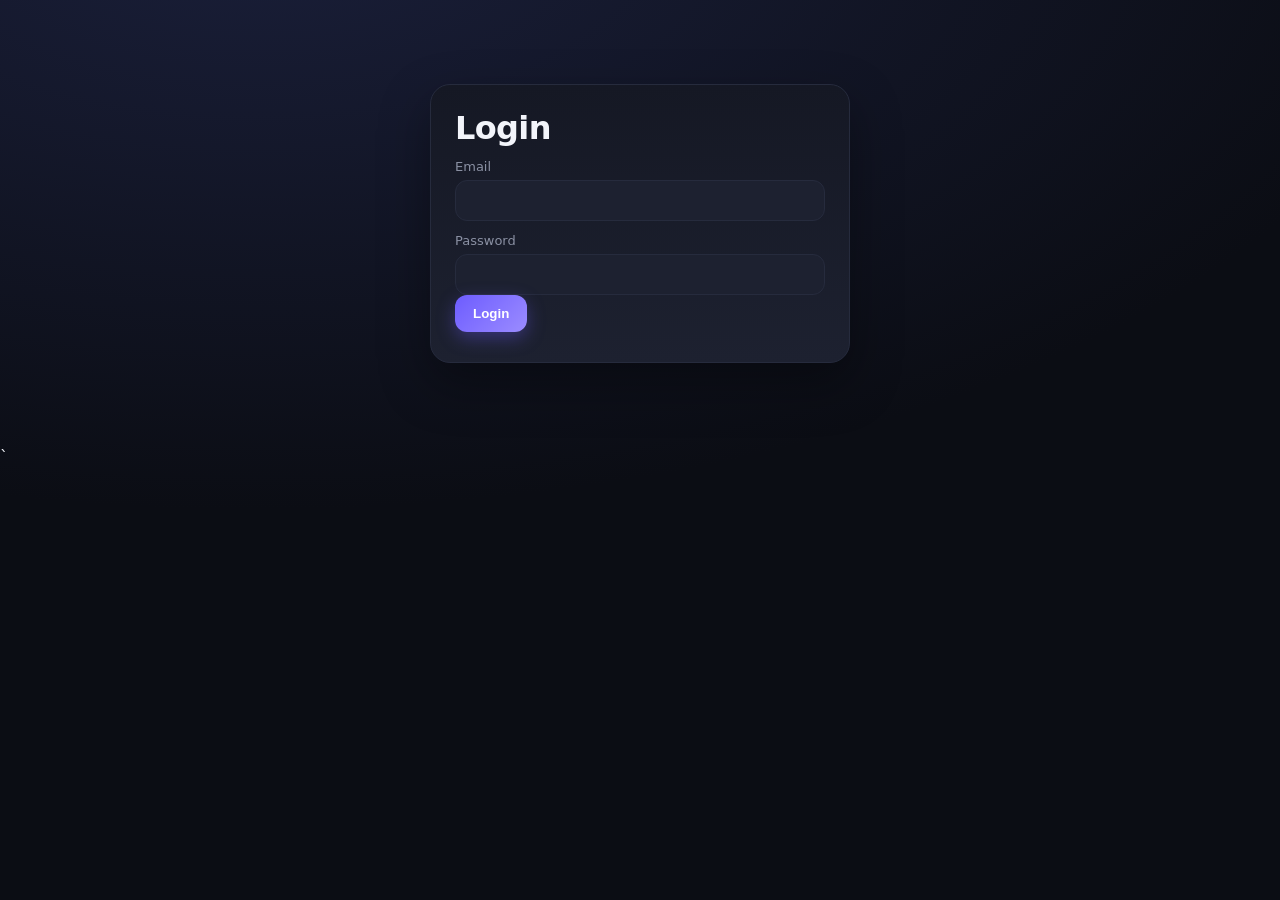
==== login.html @ 293adccd "Improve UI and add landing/login pages" ====
<!DOCTYPE html><html><head><meta charset="utf-8"><meta name="viewport" content="width=device-width,initial-scale=1"><title>Login</title><link rel="stylesheet" href="css/style.css"></head><body>
<div class="container">
<div class="card" style="max-width:420px;margin:60px auto">
<h1>Login</h1>
<div id="setup" style="display:none">
<label class="label">Company name</label><input class="input" id="cname">
<label class="label">Admin name</label><input class="input" id="aname">
<label class="label">Admin email</label><input class="input" id="aemail">
<label class="label">Admin password</label><input class="input" id="apw" type="password">
<button class="btn" onclick="doSetup()">Create company</button>
</div>
<div id="login">
<label class="label">Email</label><input class="input" id="lemail">
<label class="label">Password</label><input class="input" id="lpw" type="password">
<button class="btn" onclick="doLogin()">Login</button>
<div class="error" id="lerr"></div>
</div>
</div>
</div>
<script src="js/storage.js"></script><script src="js/auth.js"></script><script src="js/employees.js"></script><script src="js/attendance.js"></script><script src="js/leave.js"></script><script src="js/helper.js"></script>
<script>
if(!Store.company())document.getElementById('setup').style.display='block';
function doSetup(){setupCompany(document.getElementById('cname').value,document.getElementById('aname').value,document.getElementById('aemail').value,document.getElementById('apw').value);location.reload()}
function doLogin(){if(login(document.getElementById('lemail').value,document.getElementById('lpw').value)){const u=currentUser();location.href=u.role==='admin'?'pages/admin.html':'pages/employee.html'}else document.getElementById('lerr').textContent='Invalid credentials'}
</script>
</body></html>
`
---- css/style.css ----
:root{--bg:#0b0d14;--card:#151824;--card2:#1d2130;--text:#f2f4fa;--muted:#8a90a3;--accent:#6d5cff;--accent2:#00e0b8;--danger:#ff5c7a;--warn:#ffba49;--border:#262b3d}
*{box-sizing:border-box;margin:0;padding:0}
body{font-family:'Inter',system-ui,sans-serif;background:radial-gradient(1200px 600px at 20% -10%,#1a1f3a,transparent),var(--bg);color:var(--text);min-height:100vh}
a{color:var(--accent);text-decoration:none}
.container{max-width:1180px;margin:0 auto;padding:24px}
.card{background:linear-gradient(180deg,var(--card),var(--card2));border:1px solid var(--border);border-radius:20px;padding:24px;box-shadow:0 20px 50px rgba(0,0,0,.35);backdrop-filter:blur(6px)}
.grid{display:grid;gap:18px}
.btn{background:linear-gradient(135deg,var(--accent),#9b8cff);color:#fff;border:none;padding:11px 18px;border-radius:12px;cursor:pointer;font-weight:600;transition:.2s;box-shadow:0 6px 18px rgba(109,92,255,.35)}
.btn:hover{transform:translateY(-2px)}
.btn.secondary{background:var(--card2);box-shadow:none}
.btn.danger{background:var(--danger)}
.btn.warn{background:var(--warn);color:#111}
.input{width:100%;padding:12px 14px;border-radius:12px;border:1px solid var(--border);background:var(--card2);color:var(--text);margin-top:6px}
.label{font-size:13px;color:var(--muted);margin-top:12px;display:block}
.nav{display:flex;gap:10px;flex-wrap:wrap;padding:14px;background:var(--card);border-radius:14px;margin-bottom:24px;border:1px solid var(--border)}
.nav a{padding:9px 14px;border-radius:10px;color:var(--text)}
.nav a:hover{background:var(--card2)}
.stat{display:flex;flex-direction:column;gap:6px}
.stat .num{font-size:32px;font-weight:700;background:linear-gradient(135deg,var(--accent),var(--accent2));-webkit-background-clip:text;background-clip:text;color:transparent}
.row{display:flex;gap:14px;flex-wrap:wrap;align-items:center}
.table{width:100%;border-collapse:collapse}
.table th,.table td{padding:12px;border-bottom:1px solid var(--border);text-align:left}
.badge{padding:5px 10px;border-radius:10px;font-size:12px;background:var(--card2)}
.badge.present{background:#1f3b2d;color:var(--accent2)}
.badge.late{background:#3b2f1f;color:var(--warn)}
.badge.absent{background:#3b1f2a;color:var(--danger)}
.badge.half{background:#2f2f3b;color:#b8aaff}
@media(max-width:700px){.container{padding:14px}.nav{flex-direction:column}}
h1,h2,h3{margin-bottom:12px;letter-spacing:-.02em}
.error{color:var(--danger);font-size:13px;margin-top:6px}
.chat{position:fixed;bottom:24px;right:24px;width:340px;max-width:92vw;background:var(--card);border:1px solid var(--border);border-radius:20px;overflow:hidden;box-shadow:0 20px 50px rgba(0,0,0,.4)}
.chat header{background:linear-gradient(135deg,var(--accent),#9b8cff);padding:12px;color:#fff;font-weight:600}
.chat body{padding:12px;max-height:280px;overflow:auto}
.chat input{width:100%;padding:10px;border:none;background:var(--card2);color:var(--text)}
.msg{margin:8px 0;font-size:14px}
.msg.user{text-align:right;color:var(--accent2)}
.hero{text-align:center;padding:60px 20px}
.hero h1{font-size:48px;background:linear-gradient(135deg,var(--accent),var(--accent2));-webkit-background-clip:text;background-clip:text;color:transparent}
`
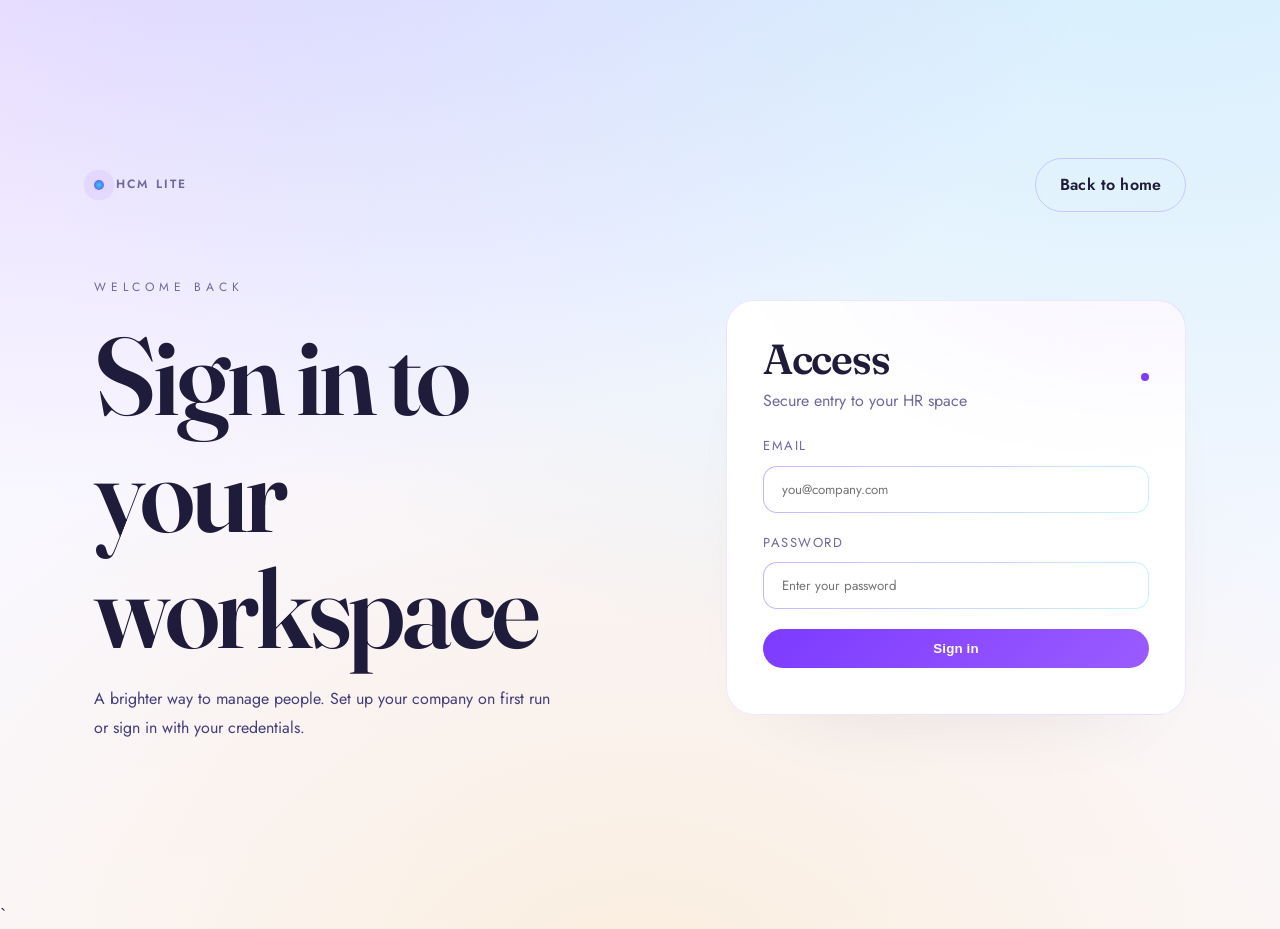
==== commit e9fb32de: "Redesign all UI pages with vibrant modern aesthetic" ====
--- a/login.html
+++ b/login.html
@@ -1,27 +1,65 @@
-<!DOCTYPE html><html><head><meta charset="utf-8"><meta name="viewport" content="width=device-width,initial-scale=1"><title>Login</title><link rel="stylesheet" href="css/style.css"></head><body>
-<div class="container">
-<div class="card" style="max-width:420px;margin:60px auto">
-<h1>Login</h1>
-<div id="setup" style="display:none">
-<label class="label">Company name</label><input class="input" id="cname">
-<label class="label">Admin name</label><input class="input" id="aname">
-<label class="label">Admin email</label><input class="input" id="aemail">
-<label class="label">Admin password</label><input class="input" id="apw" type="password">
-<button class="btn" onclick="doSetup()">Create company</button>
-</div>
-<div id="login">
-<label class="label">Email</label><input class="input" id="lemail">
-<label class="label">Password</label><input class="input" id="lpw" type="password">
-<button class="btn" onclick="doLogin()">Login</button>
-<div class="error" id="lerr"></div>
-</div>
-</div>
-</div>
-<script src="js/storage.js"></script><script src="js/auth.js"></script><script src="js/employees.js"></script><script src="js/attendance.js"></script><script src="js/leave.js"></script><script src="js/helper.js"></script>
-<script>
-if(!Store.company())document.getElementById('setup').style.display='block';
-function doSetup(){setupCompany(document.getElementById('cname').value,document.getElementById('aname').value,document.getElementById('aemail').value,document.getElementById('apw').value);location.reload()}
-function doLogin(){if(login(document.getElementById('lemail').value,document.getElementById('lpw').value)){const u=currentUser();location.href=u.role==='admin'?'pages/admin.html':'pages/employee.html'}else document.getElementById('lerr').textContent='Invalid credentials'}
-</script>
-</body></html>
+<!DOCTYPE html>
+<html lang="en">
+<head>
+  <meta charset="utf-8">
+  <meta name="viewport" content="width=device-width,initial-scale=1">
+  <title>Sign in · HCM Lite</title>
+  <link rel="preconnect" href="https://fonts.googleapis.com">
+  <link rel="preconnect" href="https://fonts.gstatic.com" crossorigin>
+  <link href="https://fonts.googleapis.com/css2?family=Fraunces:ital,opsz,wght@0,9..144,400..900;1,9..144,400..900&family=Jost:wght@400;500;600&display=swap" rel="stylesheet">
+  <link rel="stylesheet" href="css/style.css">
+</head>
+<body>
+  <div class="container" style="min-height:100vh;display:flex;flex-direction:column;justify-content:center">
+    <header style="display:flex;align-items:center;justify-content:space-between;margin-bottom:clamp(30px,8vw,60px)">
+      <a href="index.html" style="display:flex;align-items:center;gap:12px">
+        <div style="width:10px;height:10px;border-radius:50%;background:radial-gradient(circle,var(--accent-2),var(--accent));box-shadow:0 0 0 10px rgba(124,59,255,.08)"></div>
+        <span style="font-weight:600;letter-spacing:.18em;text-transform:uppercase;font-size:12px;color:var(--muted)">HCM Lite</span>
+      </a>
+      <a class="btn secondary" href="index.html">Back to home</a>
+    </header>
+    <div style="display:grid;grid-template-columns:repeat(auto-fit,minmax(280px,1fr));gap:clamp(20px,6vw,40px);align-items:center">
+      <div>
+        <span class="eyebrow" style="letter-spacing:.4em;text-transform:uppercase;font-size:12px;color:var(--muted)">Welcome back</span>
+        <h1 style="margin-top:16px">Sign in to your workspace</h1>
+        <p style="color:var(--text-secondary);max-width:460px">A brighter way to manage people. Set up your company on first run or sign in with your credentials.</p>
+      </div>
+      <div class="card" style="max-width:460px;width:100%;justify-self:end">
+        <div style="display:flex;align-items:center;justify-content:space-between;margin-bottom:18px">
+          <div>
+            <h3 style="margin-bottom:6px">Access</h3>
+            <p style="color:var(--muted)">Secure entry to your HR space</p>
+          </div>
+          <div style="width:8px;height:8px;border-radius:50%;background:var(--accent)"></div>
+        </div>
+        <div id="setup" style="display:none">
+          <label class="label">Company name</label>
+          <input class="input" id="cname" placeholder="e.g. Atlas Studio">
+          <label class="label">Admin name</label>
+          <input class="input" id="aname" placeholder="Full name">
+          <label class="label">Admin email</label>
+          <input class="input" id="aemail" placeholder="you@company.com">
+          <label class="label">Admin password</label>
+          <input class="input" id="apw" type="password" placeholder="Create a password">
+          <button class="btn" style="margin-top:20px;width:100%;justify-content:center" onclick="doSetup()">Create company</button>
+        </div>
+        <div id="login">
+          <label class="label">Email</label>
+          <input class="input" id="lemail" placeholder="you@company.com">
+          <label class="label">Password</label>
+          <input class="input" id="lpw" type="password" placeholder="Enter your password">
+          <button class="btn" style="margin-top:20px;width:100%;justify-content:center" onclick="doLogin()">Sign in</button>
+          <div class="error" id="lerr"></div>
+        </div>
+      </div>
+    </div>
+  </div>
+  <script src="js/storage.js"></script><script src="js/auth.js"></script><script src="js/employees.js"></script><script src="js/attendance.js"></script><script src="js/leave.js"></script><script src="js/helper.js"></script>
+  <script>
+    if(!Store.company()){document.getElementById('setup').style.display='block';document.getElementById('login').style.display='none'}
+    function doSetup(){setupCompany(document.getElementById('cname').value,document.getElementById('aname').value,document.getElementById('aemail').value,document.getElementById('apw').value);location.reload()}
+    function doLogin(){if(login(document.getElementById('lemail').value,document.getElementById('lpw').value)){const u=currentUser();location.href=u.role==='admin'?'pages/admin.html':'pages/employee.html'}else document.getElementById('lerr').textContent='Invalid credentials'}
+  </script>
+</body>
+</html>
 `
--- a/css/style.css
+++ b/css/style.css
@@ -1,39 +1,235 @@
-:root{--bg:#0b0d14;--card:#151824;--card2:#1d2130;--text:#f2f4fa;--muted:#8a90a3;--accent:#6d5cff;--accent2:#00e0b8;--danger:#ff5c7a;--warn:#ffba49;--border:#262b3d}
+@import url('https://fonts.googleapis.com/css2?family=Fraunces:ital,opsz,wght@0,9..144,400..900;1,9..144,400..900&family=Jost:wght@400;500;600&family=IBM+Plex+Mono:wght@400;500&display=swap');
+
+:root{
+  --bg:#f7f5ff;
+  --bg-2:#f3f0ff;
+  --surface:#ffffff;
+  --surface-2:#f8f7ff;
+  --text:#1f1b3a;
+  --text-secondary:#433d7a;
+  --muted:#6f689c;
+  --accent:#7c3bff;
+  --accent-2:#22d3ee;
+  --accent-3:#f59e0b;
+  --success:#22c55e;
+  --danger:#ef4444;
+  --warn:#f59e0b;
+  --border:rgba(124,59,255,.12);
+  --border-strong:rgba(124,59,255,.24);
+  --glow:rgba(124,59,255,.18);
+  --radius-lg:28px;
+  --radius-md:18px;
+  --radius-sm:14px;
+  --shadow:0 80px 140px -90px rgba(124,59,255,.4),0 40px 80px -60px rgba(31,27,58,.12);
+  --shadow-soft:0 40px 90px -70px rgba(31,27,58,.16);
+}
+
 *{box-sizing:border-box;margin:0;padding:0}
-body{font-family:'Inter',system-ui,sans-serif;background:radial-gradient(1200px 600px at 20% -10%,#1a1f3a,transparent),var(--bg);color:var(--text);min-height:100vh}
-a{color:var(--accent);text-decoration:none}
-.container{max-width:1180px;margin:0 auto;padding:24px}
-.card{background:linear-gradient(180deg,var(--card),var(--card2));border:1px solid var(--border);border-radius:20px;padding:24px;box-shadow:0 20px 50px rgba(0,0,0,.35);backdrop-filter:blur(6px)}
-.grid{display:grid;gap:18px}
-.btn{background:linear-gradient(135deg,var(--accent),#9b8cff);color:#fff;border:none;padding:11px 18px;border-radius:12px;cursor:pointer;font-weight:600;transition:.2s;box-shadow:0 6px 18px rgba(109,92,255,.35)}
-.btn:hover{transform:translateY(-2px)}
-.btn.secondary{background:var(--card2);box-shadow:none}
-.btn.danger{background:var(--danger)}
-.btn.warn{background:var(--warn);color:#111}
-.input{width:100%;padding:12px 14px;border-radius:12px;border:1px solid var(--border);background:var(--card2);color:var(--text);margin-top:6px}
-.label{font-size:13px;color:var(--muted);margin-top:12px;display:block}
-.nav{display:flex;gap:10px;flex-wrap:wrap;padding:14px;background:var(--card);border-radius:14px;margin-bottom:24px;border:1px solid var(--border)}
-.nav a{padding:9px 14px;border-radius:10px;color:var(--text)}
-.nav a:hover{background:var(--card2)}
-.stat{display:flex;flex-direction:column;gap:6px}
-.stat .num{font-size:32px;font-weight:700;background:linear-gradient(135deg,var(--accent),var(--accent2));-webkit-background-clip:text;background-clip:text;color:transparent}
+html{scroll-behavior:smooth}
+body{
+  font-family:'Jost',system-ui,-apple-system,BlinkMacSystemFont,sans-serif;
+  background:
+    radial-gradient(1200px 800px at 90% -10%,rgba(34,211,238,.16),transparent),
+    radial-gradient(1000px 700px at 10% -20%,rgba(124,59,255,.18),transparent),
+    radial-gradient(900px 700px at 50% 110%,rgba(245,158,11,.14),transparent),
+    linear-gradient(180deg,var(--bg) 0%,#fbfaff 100%);
+  color:var(--text);
+  min-height:100vh;
+  line-height:1.8;
+  text-rendering:optimizeLegibility;
+  -webkit-font-smoothing:antialiased;
+}
+a{color:var(--accent);text-decoration:none;transition:color .2s ease}
+a:hover{color:var(--accent-2)}
+
+.container{max-width:1180px;margin:0 auto;padding:clamp(16px,4vw,44px)}
+.grid{display:grid;gap:clamp(16px,3vw,26px)}
+
+.card{
+  position:relative;
+  background:radial-gradient(400px 200px at 90% -10%,rgba(124,59,255,.08),transparent),var(--surface);
+  border:1px solid var(--border);
+  border-radius:var(--radius-lg);
+  padding:clamp(22px,4vw,36px);
+  box-shadow:var(--shadow-soft);
+  overflow:hidden;
+}
+.card::after{
+  content:"";
+  position:absolute;
+  inset:0;
+  background:linear-gradient(180deg,rgba(255,255,255,.9) 0%,rgba(255,255,255,.7) 100%);
+  mix-blend-mode:screen;
+  pointer-events:none;
+  opacity:.4;
+}
+.card > *{position:relative;z-index:1}
+
+.btn{
+  display:inline-flex;
+  align-items:center;
+  gap:8px;
+  background:linear-gradient(135deg,var(--accent) 0%,#9b5bff 100%);
+  color:#fff;
+  border:none;
+  padding:12px 24px;
+  border-radius:999px;
+  cursor:pointer;
+  font-weight:600;
+  letter-spacing:.01em;
+  transition:transform .2s ease,box-shadow .2s ease,filter .2s ease;
+  box-shadow:0 40px 70px -50px var(--glow);
+}
+.btn:hover{transform:translateY(-4px);box-shadow:0 50px 80px -40px rgba(124,59,255,.4)}
+.btn:active{transform:translateY(-1px)}
+.btn.secondary{
+  background:transparent;
+  color:var(--text);
+  border:1px solid var(--border-strong);
+  box-shadow:none;
+}
+.btn.secondary:hover{border-color:rgba(124,59,255,.6)}
+
+.input{
+  width:100%;
+  padding:13px 18px;
+  border-radius:var(--radius-sm);
+  border:1px solid transparent;
+  background:linear-gradient(var(--surface),var(--surface)) padding-box,linear-gradient(120deg,rgba(124,59,255,.4),rgba(34,211,238,.25)) border-box;
+  color:var(--text);
+  margin-top:8px;
+  font-family:'Jost',sans-serif;
+  transition:box-shadow .2s ease;
+}
+.input:focus{
+  outline:none;
+  box-shadow:0 0 0 4px rgba(124,59,255,.1);
+}
+.label{font-size:13px;color:var(--muted);margin-top:18px;display:block;letter-spacing:.12em;text-transform:uppercase}
+
+.nav{
+  display:flex;
+  gap:8px;
+  flex-wrap:wrap;
+  padding:10px;
+  background:rgba(255,255,255,.8);
+  border-radius:999px;
+  margin-bottom:clamp(24px,6vw,40px);
+  border:1px solid var(--border);
+  box-shadow:var(--shadow-soft);
+  backdrop-filter:blur(18px);
+}
+.nav a{
+  padding:10px 20px;
+  border-radius:999px;
+  color:var(--text-secondary);
+  font-weight:500;
+}
+.nav a:hover{color:var(--text)}
+.nav a.active{background:linear-gradient(135deg,var(--accent) 0%,#9b5bff 100%);color:#fff;box-shadow:0 30px 60px -40px rgba(124,59,255,.5)}
+
+.stat{display:flex;flex-direction:column;gap:10px}
+.stat span:first-child{color:var(--muted);letter-spacing:.14em;text-transform:uppercase;font-size:12px}
+.stat .num{
+  font-family:'Fraunces',serif;
+  font-size:clamp(38px,9vw,68px);
+  font-weight:600;
+  letter-spacing:-.04em;
+  background:linear-gradient(135deg,var(--text) 0%,rgba(124,59,255,.9) 100%);
+  -webkit-background-clip:text;
+  background-clip:text;
+  color:transparent;
+}
+
 .row{display:flex;gap:14px;flex-wrap:wrap;align-items:center}
 .table{width:100%;border-collapse:collapse}
-.table th,.table td{padding:12px;border-bottom:1px solid var(--border);text-align:left}
-.badge{padding:5px 10px;border-radius:10px;font-size:12px;background:var(--card2)}
-.badge.present{background:#1f3b2d;color:var(--accent2)}
-.badge.late{background:#3b2f1f;color:var(--warn)}
-.badge.absent{background:#3b1f2a;color:var(--danger)}
-.badge.half{background:#2f2f3b;color:#b8aaff}
-@media(max-width:700px){.container{padding:14px}.nav{flex-direction:column}}
-h1,h2,h3{margin-bottom:12px;letter-spacing:-.02em}
-.error{color:var(--danger);font-size:13px;margin-top:6px}
-.chat{position:fixed;bottom:24px;right:24px;width:340px;max-width:92vw;background:var(--card);border:1px solid var(--border);border-radius:20px;overflow:hidden;box-shadow:0 20px 50px rgba(0,0,0,.4)}
-.chat header{background:linear-gradient(135deg,var(--accent),#9b8cff);padding:12px;color:#fff;font-weight:600}
-.chat body{padding:12px;max-height:280px;overflow:auto}
-.chat input{width:100%;padding:10px;border:none;background:var(--card2);color:var(--text)}
-.msg{margin:8px 0;font-size:14px}
-.msg.user{text-align:right;color:var(--accent2)}
-.hero{text-align:center;padding:60px 20px}
-.hero h1{font-size:48px;background:linear-gradient(135deg,var(--accent),var(--accent2));-webkit-background-clip:text;background-clip:text;color:transparent}
+.table th{
+  text-align:left;
+  padding:14px 20px;
+  font-size:13px;
+  letter-spacing:.12em;
+  text-transform:uppercase;
+  color:var(--muted);
+  background:rgba(124,59,255,.03);
+}
+.table td{padding:16px 20px;border-top:1px solid var(--border);color:var(--text-secondary)}
+.table tr:hover td{color:var(--text)}
+
+.badge{padding:6px 14px;border-radius:999px;font-size:12px;background:rgba(124,59,255,.08);color:var(--accent)}
+.badge.present{background:rgba(34,197,94,.12);color:var(--success)}
+.badge.late{background:rgba(245,158,11,.14);color:#b45309}
+.badge.absent{background:rgba(239,68,68,.14);color:var(--danger)}
+.badge.half{background:rgba(34,211,238,.14);color:#0e7490}
+
+@media(max-width:760px){
+  .container{padding:16px}
+  .nav{border-radius:var(--radius-md);flex-direction:column;align-items:stretch}
+  .nav a{width:100%}
+}
+
+h1,h2,h3,h4{font-family:'Fraunces',serif;font-weight:600;letter-spacing:-.03em;line-height:1.06}
+h1{font-size:clamp(46px,12vw,110px);margin-bottom:18px}
+h2{font-size:clamp(34px,8vw,72px);margin-bottom:16px}
+h3{font-size:clamp(26px,6vw,42px);margin-bottom:12px}
+
+.error{color:var(--danger);font-size:13px;margin-top:10px}
+.chat{
+  position:fixed;
+  bottom:clamp(16px,4vw,28px);
+  right:clamp(16px,4vw,28px);
+  width:min(360px,92vw);
+  background:rgba(255,255,255,.95);
+  border:1px solid var(--border);
+  border-radius:var(--radius-lg);
+  overflow:hidden;
+  box-shadow:var(--shadow);
+  backdrop-filter:blur(18px);
+}
+.chat header{
+  background:linear-gradient(135deg,var(--accent) 0%,#9b5bff 100%);
+  padding:14px 18px;
+  color:#fff;
+  font-weight:600;
+  display:flex;
+  align-items:center;
+  justify-content:space-between;
+}
+.chat body{padding:16px;max-height:320px;overflow:auto;display:flex;flex-direction:column;gap:12px}
+.chat input{
+  width:100%;
+  padding:12px 18px;
+  border:none;
+  background:var(--surface-2);
+  color:var(--text);
+  border-top:1px solid var(--border);
+}
+.msg{font-size:14px;max-width:80%;padding:10px 16px;border-radius:18px;background:rgba(124,59,255,.08);color:var(--text-secondary)}
+.msg.user{align-self:flex-end;text-align:right;background:linear-gradient(135deg,rgba(124,59,255,.9),rgba(155,91,255,.9));color:#fff}
+
+.hero{
+  position:relative;
+  text-align:center;
+  padding:clamp(70px,16vw,150px) clamp(16px,6vw,40px);
+  display:flex;
+  flex-direction:column;
+  align-items:center;
+  gap:18px;
+}
+.hero::before{
+  content:"";
+  position:absolute;
+  inset:0;
+  background:radial-gradient(700px 500px at 50% 0%,rgba(124,59,255,.16),transparent);
+  pointer-events:none;
+}
+.hero > *{position:relative;z-index:1}
+.hero h1{
+  font-size:clamp(56px,16vw,150px);
+  background:radial-gradient(circle at top,rgba(31,27,58,1),rgba(124,59,255,.9));
+  -webkit-background-clip:text;
+  background-clip:text;
+  color:transparent;
+}
+.hero p{max-width:680px;color:var(--text-secondary);font-size:clamp(18px,3vw,24px)}
+.hero .eyebrow{letter-spacing:.42em;text-transform:uppercase;font-size:12px;color:var(--muted)}
 `
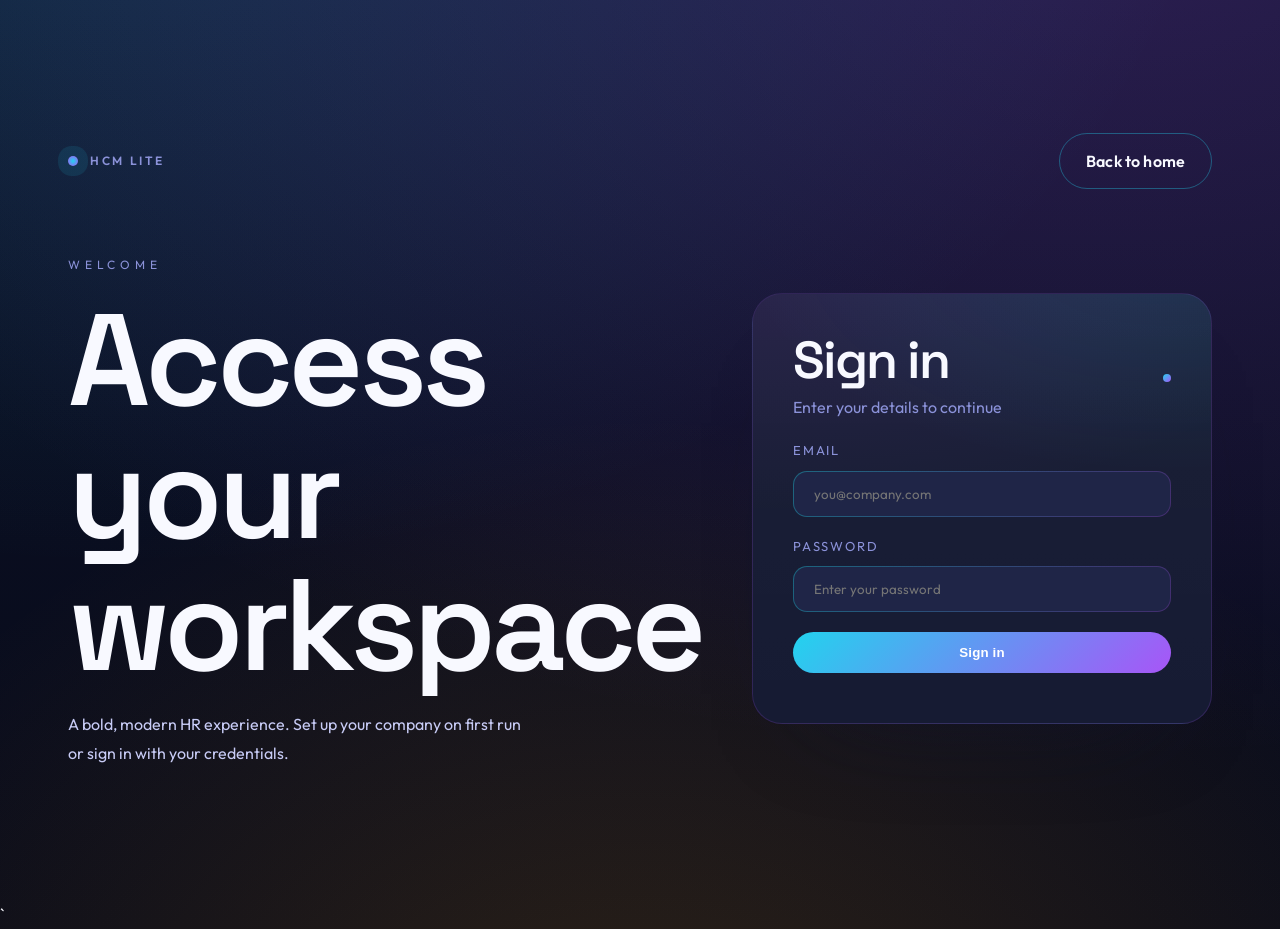
==== commit 711851d0: "Redesign with bold neon aesthetic and extended home page" ====
--- a/login.html
+++ b/login.html
@@ -6,31 +6,31 @@
   <title>Sign in · HCM Lite</title>
   <link rel="preconnect" href="https://fonts.googleapis.com">
   <link rel="preconnect" href="https://fonts.gstatic.com" crossorigin>
-  <link href="https://fonts.googleapis.com/css2?family=Fraunces:ital,opsz,wght@0,9..144,400..900;1,9..144,400..900&family=Jost:wght@400;500;600&display=swap" rel="stylesheet">
+  <link href="https://fonts.googleapis.com/css2?family=Outfit:wght@400;500;600;700&family=Space+Grotesk:wght@400;500;600;700&display=swap" rel="stylesheet">
   <link rel="stylesheet" href="css/style.css">
 </head>
 <body>
   <div class="container" style="min-height:100vh;display:flex;flex-direction:column;justify-content:center">
     <header style="display:flex;align-items:center;justify-content:space-between;margin-bottom:clamp(30px,8vw,60px)">
       <a href="index.html" style="display:flex;align-items:center;gap:12px">
-        <div style="width:10px;height:10px;border-radius:50%;background:radial-gradient(circle,var(--accent-2),var(--accent));box-shadow:0 0 0 10px rgba(124,59,255,.08)"></div>
-        <span style="font-weight:600;letter-spacing:.18em;text-transform:uppercase;font-size:12px;color:var(--muted)">HCM Lite</span>
+        <div style="width:10px;height:10px;border-radius:50%;background:radial-gradient(circle,var(--accent),var(--accent-2));box-shadow:0 0 0 10px rgba(34,211,238,.1)"></div>
+        <span style="font-weight:600;letter-spacing:.22em;text-transform:uppercase;font-size:12px;color:var(--muted)">HCM Lite</span>
       </a>
       <a class="btn secondary" href="index.html">Back to home</a>
     </header>
     <div style="display:grid;grid-template-columns:repeat(auto-fit,minmax(280px,1fr));gap:clamp(20px,6vw,40px);align-items:center">
       <div>
-        <span class="eyebrow" style="letter-spacing:.4em;text-transform:uppercase;font-size:12px;color:var(--muted)">Welcome back</span>
-        <h1 style="margin-top:16px">Sign in to your workspace</h1>
-        <p style="color:var(--text-secondary);max-width:460px">A brighter way to manage people. Set up your company on first run or sign in with your credentials.</p>
+        <span class="eyebrow" style="letter-spacing:.4em;text-transform:uppercase;font-size:12px;color:var(--muted)">Welcome</span>
+        <h1 style="margin-top:16px">Access your workspace</h1>
+        <p style="color:var(--text-secondary);max-width:460px">A bold, modern HR experience. Set up your company on first run or sign in with your credentials.</p>
       </div>
       <div class="card" style="max-width:460px;width:100%;justify-self:end">
         <div style="display:flex;align-items:center;justify-content:space-between;margin-bottom:18px">
           <div>
-            <h3 style="margin-bottom:6px">Access</h3>
-            <p style="color:var(--muted)">Secure entry to your HR space</p>
+            <h3 style="margin-bottom:6px">Sign in</h3>
+            <p style="color:var(--muted)">Enter your details to continue</p>
           </div>
-          <div style="width:8px;height:8px;border-radius:50%;background:var(--accent)"></div>
+          <div style="width:8px;height:8px;border-radius:50%;background:linear-gradient(135deg,var(--accent),var(--accent-2))"></div>
         </div>
         <div id="setup" style="display:none">
           <label class="label">Company name</label>
--- a/css/style.css
+++ b/css/style.css
@@ -1,38 +1,38 @@
-@import url('https://fonts.googleapis.com/css2?family=Fraunces:ital,opsz,wght@0,9..144,400..900;1,9..144,400..900&family=Jost:wght@400;500;600&family=IBM+Plex+Mono:wght@400;500&display=swap');
+@import url('https://fonts.googleapis.com/css2?family=Outfit:wght@400;500;600;700&family=Fraunces:ital,opsz,wght@0,9..144,400..900;1,9..144,400..900&family=Space+Grotesk:wght@400;500;600;700&display=swap');
 
 :root{
-  --bg:#f7f5ff;
-  --bg-2:#f3f0ff;
-  --surface:#ffffff;
-  --surface-2:#f8f7ff;
-  --text:#1f1b3a;
-  --text-secondary:#433d7a;
-  --muted:#6f689c;
-  --accent:#7c3bff;
-  --accent-2:#22d3ee;
+  --bg:#0b1026;
+  --bg-2:#10162b;
+  --surface:#161b33;
+  --surface-2:#1f2547;
+  --text:#f8f9ff;
+  --text-secondary:#c7cbf5;
+  --muted:#8b92d9;
+  --accent:#22d3ee;
+  --accent-2:#a855f7;
   --accent-3:#f59e0b;
-  --success:#22c55e;
-  --danger:#ef4444;
+  --accent-4:#22c55e;
+  --danger:#f87171;
   --warn:#f59e0b;
-  --border:rgba(124,59,255,.12);
-  --border-strong:rgba(124,59,255,.24);
-  --glow:rgba(124,59,255,.18);
-  --radius-lg:28px;
-  --radius-md:18px;
+  --border:rgba(168,85,247,.18);
+  --border-strong:rgba(34,211,238,.36);
+  --glow:rgba(34,211,238,.22);
+  --radius-lg:30px;
+  --radius-md:20px;
   --radius-sm:14px;
-  --shadow:0 80px 140px -90px rgba(124,59,255,.4),0 40px 80px -60px rgba(31,27,58,.12);
-  --shadow-soft:0 40px 90px -70px rgba(31,27,58,.16);
+  --shadow:0 90px 160px -100px rgba(34,211,238,.4),0 60px 120px -80px rgba(168,85,247,.3);
+  --shadow-soft:0 50px 110px -80px rgba(15,19,40,.9);
 }
 
 *{box-sizing:border-box;margin:0;padding:0}
 html{scroll-behavior:smooth}
 body{
-  font-family:'Jost',system-ui,-apple-system,BlinkMacSystemFont,sans-serif;
+  font-family:'Outfit',system-ui,-apple-system,BlinkMacSystemFont,sans-serif;
   background:
-    radial-gradient(1200px 800px at 90% -10%,rgba(34,211,238,.16),transparent),
-    radial-gradient(1000px 700px at 10% -20%,rgba(124,59,255,.18),transparent),
-    radial-gradient(900px 700px at 50% 110%,rgba(245,158,11,.14),transparent),
-    linear-gradient(180deg,var(--bg) 0%,#fbfaff 100%);
+    radial-gradient(1400px 900px at 85% -15%,rgba(168,85,247,.22),transparent),
+    radial-gradient(1100px 800px at 10% -25%,rgba(34,211,238,.18),transparent),
+    radial-gradient(900px 700px at 50% 120%,rgba(245,158,11,.16),transparent),
+    linear-gradient(180deg,var(--bg) 0%,#080b1a 100%);
   color:var(--text);
   min-height:100vh;
   line-height:1.8;
@@ -42,26 +42,25 @@
 a{color:var(--accent);text-decoration:none;transition:color .2s ease}
 a:hover{color:var(--accent-2)}
 
-.container{max-width:1180px;margin:0 auto;padding:clamp(16px,4vw,44px)}
-.grid{display:grid;gap:clamp(16px,3vw,26px)}
+.container{max-width:1240px;margin:0 auto;padding:clamp(16px,4vw,48px)}
+.grid{display:grid;gap:clamp(16px,3vw,28px)}
 
 .card{
   position:relative;
-  background:radial-gradient(400px 200px at 90% -10%,rgba(124,59,255,.08),transparent),var(--surface);
+  background:radial-gradient(420px 220px at 90% -10%,rgba(34,211,238,.12),transparent),linear-gradient(180deg,rgba(255,255,255,.02) 0%,rgba(255,255,255,0) 100%),var(--surface);
   border:1px solid var(--border);
   border-radius:var(--radius-lg);
-  padding:clamp(22px,4vw,36px);
+  padding:clamp(24px,4vw,40px);
   box-shadow:var(--shadow-soft);
   overflow:hidden;
-}
-.card::after{
+  backdrop-filter:blur(20px) saturate(120%);
+}
+.card::before{
   content:"";
   position:absolute;
   inset:0;
-  background:linear-gradient(180deg,rgba(255,255,255,.9) 0%,rgba(255,255,255,.7) 100%);
-  mix-blend-mode:screen;
+  background:radial-gradient(600px 300px at 10% -20%,rgba(168,85,247,.14),transparent);
   pointer-events:none;
-  opacity:.4;
 }
 .card > *{position:relative;z-index:1}
 
@@ -69,18 +68,18 @@
   display:inline-flex;
   align-items:center;
   gap:8px;
-  background:linear-gradient(135deg,var(--accent) 0%,#9b5bff 100%);
+  background:linear-gradient(135deg,var(--accent) 0%,var(--accent-2) 100%);
   color:#fff;
   border:none;
-  padding:12px 24px;
+  padding:13px 26px;
   border-radius:999px;
   cursor:pointer;
   font-weight:600;
   letter-spacing:.01em;
   transition:transform .2s ease,box-shadow .2s ease,filter .2s ease;
-  box-shadow:0 40px 70px -50px var(--glow);
-}
-.btn:hover{transform:translateY(-4px);box-shadow:0 50px 80px -40px rgba(124,59,255,.4)}
+  box-shadow:0 50px 90px -60px rgba(34,211,238,.5);
+}
+.btn:hover{transform:translateY(-4px);box-shadow:0 60px 100px -50px rgba(168,85,247,.5)}
 .btn:active{transform:translateY(-1px)}
 .btn.secondary{
   background:transparent;
@@ -88,31 +87,31 @@
   border:1px solid var(--border-strong);
   box-shadow:none;
 }
-.btn.secondary:hover{border-color:rgba(124,59,255,.6)}
+.btn.secondary:hover{border-color:rgba(34,211,238,.8)}
 
 .input{
   width:100%;
-  padding:13px 18px;
+  padding:14px 20px;
   border-radius:var(--radius-sm);
   border:1px solid transparent;
-  background:linear-gradient(var(--surface),var(--surface)) padding-box,linear-gradient(120deg,rgba(124,59,255,.4),rgba(34,211,238,.25)) border-box;
+  background:linear-gradient(var(--surface-2),var(--surface-2)) padding-box,linear-gradient(120deg,rgba(34,211,238,.4),rgba(168,85,247,.3)) border-box;
   color:var(--text);
   margin-top:8px;
-  font-family:'Jost',sans-serif;
+  font-family:'Outfit',sans-serif;
   transition:box-shadow .2s ease;
 }
 .input:focus{
   outline:none;
-  box-shadow:0 0 0 4px rgba(124,59,255,.1);
-}
-.label{font-size:13px;color:var(--muted);margin-top:18px;display:block;letter-spacing:.12em;text-transform:uppercase}
+  box-shadow:0 0 0 4px rgba(34,211,238,.12);
+}
+.label{font-size:13px;color:var(--muted);margin-top:18px;display:block;letter-spacing:.14em;text-transform:uppercase}
 
 .nav{
   display:flex;
   gap:8px;
   flex-wrap:wrap;
   padding:10px;
-  background:rgba(255,255,255,.8);
+  background:linear-gradient(180deg,rgba(255,255,255,.02),transparent),var(--surface);
   border-radius:999px;
   margin-bottom:clamp(24px,6vw,40px);
   border:1px solid var(--border);
@@ -120,22 +119,22 @@
   backdrop-filter:blur(18px);
 }
 .nav a{
-  padding:10px 20px;
+  padding:10px 22px;
   border-radius:999px;
   color:var(--text-secondary);
   font-weight:500;
 }
 .nav a:hover{color:var(--text)}
-.nav a.active{background:linear-gradient(135deg,var(--accent) 0%,#9b5bff 100%);color:#fff;box-shadow:0 30px 60px -40px rgba(124,59,255,.5)}
+.nav a.active{background:linear-gradient(135deg,var(--accent) 0%,var(--accent-2) 100%);color:#fff;box-shadow:0 40px 80px -50px rgba(34,211,238,.6)}
 
 .stat{display:flex;flex-direction:column;gap:10px}
-.stat span:first-child{color:var(--muted);letter-spacing:.14em;text-transform:uppercase;font-size:12px}
+.stat span:first-child{color:var(--muted);letter-spacing:.16em;text-transform:uppercase;font-size:12px}
 .stat .num{
-  font-family:'Fraunces',serif;
-  font-size:clamp(38px,9vw,68px);
+  font-family:'Space Grotesk',sans-serif;
+  font-size:clamp(40px,10vw,76px);
   font-weight:600;
-  letter-spacing:-.04em;
-  background:linear-gradient(135deg,var(--text) 0%,rgba(124,59,255,.9) 100%);
+  letter-spacing:-.05em;
+  background:linear-gradient(135deg,var(--text) 0%,rgba(34,211,238,.9) 100%);
   -webkit-background-clip:text;
   background-clip:text;
   color:transparent;
@@ -145,21 +144,21 @@
 .table{width:100%;border-collapse:collapse}
 .table th{
   text-align:left;
-  padding:14px 20px;
+  padding:14px 22px;
   font-size:13px;
-  letter-spacing:.12em;
+  letter-spacing:.14em;
   text-transform:uppercase;
   color:var(--muted);
-  background:rgba(124,59,255,.03);
-}
-.table td{padding:16px 20px;border-top:1px solid var(--border);color:var(--text-secondary)}
+  background:rgba(34,211,238,.04);
+}
+.table td{padding:18px 22px;border-top:1px solid var(--border);color:var(--text-secondary)}
 .table tr:hover td{color:var(--text)}
 
-.badge{padding:6px 14px;border-radius:999px;font-size:12px;background:rgba(124,59,255,.08);color:var(--accent)}
-.badge.present{background:rgba(34,197,94,.12);color:var(--success)}
-.badge.late{background:rgba(245,158,11,.14);color:#b45309}
-.badge.absent{background:rgba(239,68,68,.14);color:var(--danger)}
-.badge.half{background:rgba(34,211,238,.14);color:#0e7490}
+.badge{padding:7px 16px;border-radius:999px;font-size:12px;background:rgba(168,85,247,.16);color:var(--accent-2)}
+.badge.present{background:rgba(34,197,94,.16);color:var(--accent-4)}
+.badge.late{background:rgba(245,158,11,.18);color:#fbbf24}
+.badge.absent{background:rgba(248,113,113,.18);color:var(--danger)}
+.badge.half{background:rgba(34,211,238,.18);color:var(--accent)}
 
 @media(max-width:760px){
   .container{padding:16px}
@@ -167,69 +166,83 @@
   .nav a{width:100%}
 }
 
-h1,h2,h3,h4{font-family:'Fraunces',serif;font-weight:600;letter-spacing:-.03em;line-height:1.06}
-h1{font-size:clamp(46px,12vw,110px);margin-bottom:18px}
-h2{font-size:clamp(34px,8vw,72px);margin-bottom:16px}
-h3{font-size:clamp(26px,6vw,42px);margin-bottom:12px}
+h1,h2,h3,h4{font-family:'Space Grotesk',sans-serif;font-weight:600;letter-spacing:-.04em;line-height:1.02}
+h1{font-size:clamp(52px,14vw,130px);margin-bottom:18px}
+h2{font-size:clamp(38px,10vw,90px);margin-bottom:16px}
+h3{font-size:clamp(28px,7vw,52px);margin-bottom:12px}
 
 .error{color:var(--danger);font-size:13px;margin-top:10px}
 .chat{
   position:fixed;
   bottom:clamp(16px,4vw,28px);
   right:clamp(16px,4vw,28px);
-  width:min(360px,92vw);
-  background:rgba(255,255,255,.95);
+  width:min(380px,92vw);
+  background:linear-gradient(180deg,rgba(255,255,255,.02),transparent),var(--surface);
   border:1px solid var(--border);
   border-radius:var(--radius-lg);
   overflow:hidden;
   box-shadow:var(--shadow);
-  backdrop-filter:blur(18px);
+  backdrop-filter:blur(20px);
 }
 .chat header{
-  background:linear-gradient(135deg,var(--accent) 0%,#9b5bff 100%);
-  padding:14px 18px;
+  background:linear-gradient(135deg,var(--accent) 0%,var(--accent-2) 100%);
+  padding:16px 20px;
   color:#fff;
   font-weight:600;
   display:flex;
   align-items:center;
   justify-content:space-between;
 }
-.chat body{padding:16px;max-height:320px;overflow:auto;display:flex;flex-direction:column;gap:12px}
+.chat body{padding:18px;max-height:340px;overflow:auto;display:flex;flex-direction:column;gap:14px}
 .chat input{
   width:100%;
-  padding:12px 18px;
+  padding:14px 20px;
   border:none;
   background:var(--surface-2);
   color:var(--text);
   border-top:1px solid var(--border);
 }
-.msg{font-size:14px;max-width:80%;padding:10px 16px;border-radius:18px;background:rgba(124,59,255,.08);color:var(--text-secondary)}
-.msg.user{align-self:flex-end;text-align:right;background:linear-gradient(135deg,rgba(124,59,255,.9),rgba(155,91,255,.9));color:#fff}
+.msg{font-size:14px;max-width:78%;padding:12px 18px;border-radius:20px;background:rgba(168,85,247,.16);color:var(--text-secondary)}
+.msg.user{align-self:flex-end;text-align:right;background:linear-gradient(135deg,rgba(34,211,238,.9),rgba(168,85,247,.9));color:#fff}
 
 .hero{
   position:relative;
   text-align:center;
-  padding:clamp(70px,16vw,150px) clamp(16px,6vw,40px);
+  padding:clamp(80px,18vw,170px) clamp(16px,6vw,40px);
   display:flex;
   flex-direction:column;
   align-items:center;
-  gap:18px;
+  gap:20px;
 }
 .hero::before{
   content:"";
   position:absolute;
   inset:0;
-  background:radial-gradient(700px 500px at 50% 0%,rgba(124,59,255,.16),transparent);
+  background:radial-gradient(800px 600px at 50% 0%,rgba(34,211,238,.2),transparent);
   pointer-events:none;
 }
 .hero > *{position:relative;z-index:1}
 .hero h1{
-  font-size:clamp(56px,16vw,150px);
-  background:radial-gradient(circle at top,rgba(31,27,58,1),rgba(124,59,255,.9));
+  font-size:clamp(60px,18vw,170px);
+  background:radial-gradient(circle at top,rgba(248,249,255,1),rgba(34,211,238,.9));
   -webkit-background-clip:text;
   background-clip:text;
   color:transparent;
 }
-.hero p{max-width:680px;color:var(--text-secondary);font-size:clamp(18px,3vw,24px)}
-.hero .eyebrow{letter-spacing:.42em;text-transform:uppercase;font-size:12px;color:var(--muted)}
+.hero p{max-width:720px;color:var(--text-secondary);font-size:clamp(19px,3vw,26px)}
+.hero .eyebrow{letter-spacing:.48em;text-transform:uppercase;font-size:12px;color:var(--muted)}
+
+.slider{
+  display:flex;
+  gap:18px;
+  overflow-x:auto;
+  scroll-snap-type:x mandatory;
+  padding:10px 4px 20px;
+  scrollbar-width:none;
+}
+.slider::-webkit-scrollbar{display:none}
+.slide{
+  flex:0 0 min(320px,80vw);
+  scroll-snap-align:start;
+}
 `
